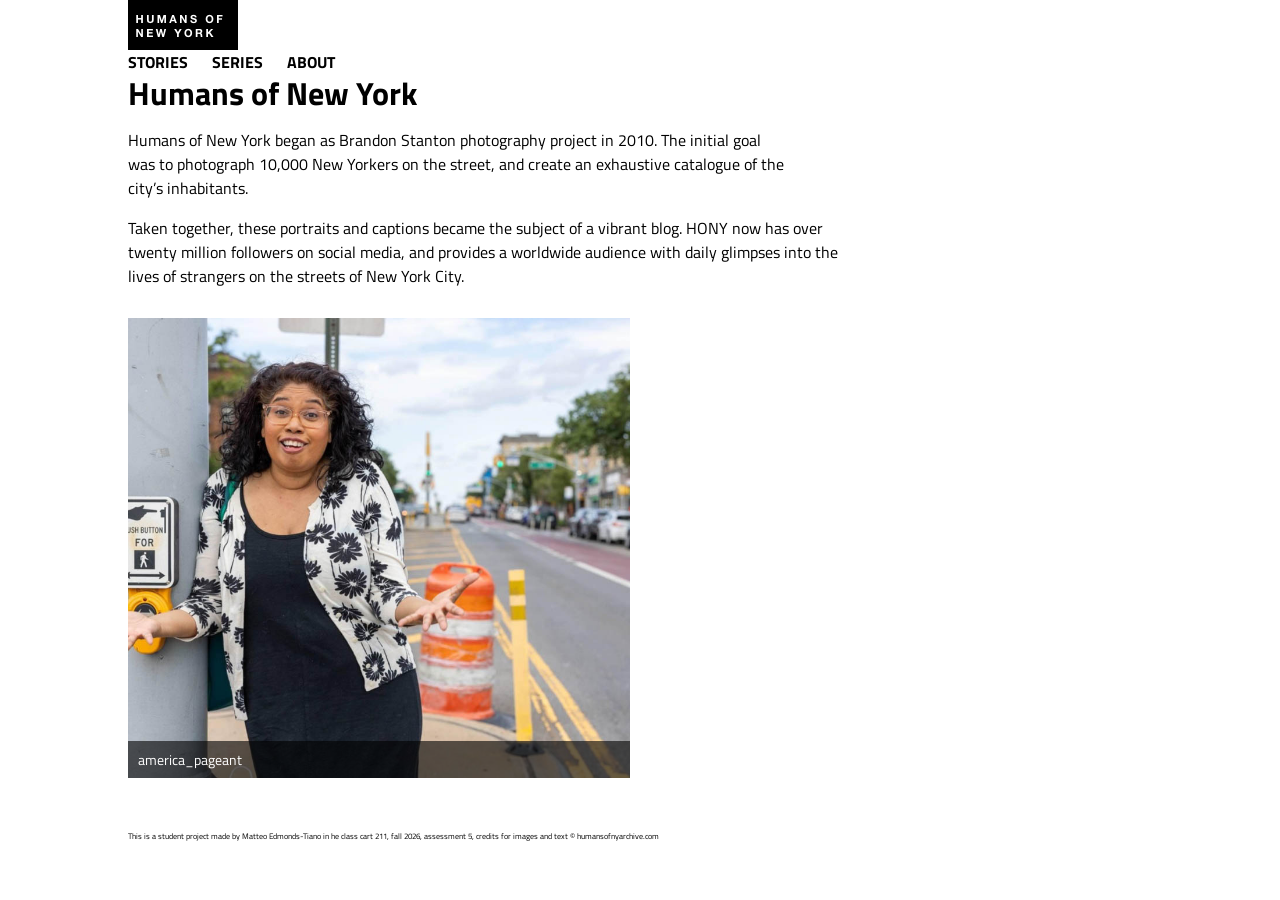
==== Matteo-Edmonds-Tiano-Asst5/story.html @ e99fcde2 "added assignment 5 to repositiory" ====
<!DOCTYPE html>
<html lang="en">

<head>
    <meta charset="UTF-8">
    <meta name="viewport" content="width=device-width, initial-scale=1.0">
    <title>Humans of New York</title>
    <link rel="stylesheet" href="reset.css">
    <link rel="stylesheet" href="default.css">
    <link rel="preconnect" href="https://fonts.googleapis.com">
    <link rel="preconnect" href="https://fonts.gstatic.com" crossorigin>
    <link
        href="https://fonts.googleapis.com/css2?family=Pixelify+Sans:wght@400..700&family=Titillium+Web:ital,wght@0,200;0,300;0,400;0,600;0,700;0,900;1,200;1,300;1,400;1,600;1,700&display=swap"
        rel="stylesheet">
</head>

<body>
    <div id="wrapper">
        </header>
        <div class="logo">
            <a href="index.html"></a>
            <img src="assets/logo.png">
        </div>
        <nav>
            <a href="story.html">STORIES</a>
            <a href="#">SERIES</a>
            <a href="#">ABOUT</a>
        </nav>
        </header>

        <main>
            <h1>Humans of New York</h1>
            <p>Humans of New York began as Brandon Stanton photography project in 2010. The initial goal was to
                photograph 10,000 New
                Yorkers on the street, and create an exhaustive catalogue of the city’s inhabitants.</p>
            <p>Taken together, these portraits and captions became the subject of a vibrant blog. HONY now has over
                twenty million
                followers on social media, and provides a worldwide audience with daily glimpses into the lives of
                strangers on the
                streets of New York City.
            </p>
            <div class="image-container">
                <figure class="im1">
                    <img src="assets/america_pageant.jpg" wdith="1200" height="800" alt="America_Pageant">
                    <figcaption>america_pageant</figcaption>
                </figure>

            </div>
        </main>
        <footer>
            <div class="icon-wrapper"></div>
            <small>This is a student project made by Matteo Edmonds-Tiano in he class cart 211, fall 2026, assessment 5,
                credits for images and text
                © humansofnyarchive.com</small>
        </footer>
    </div>
</body>

</html>
---- Matteo-Edmonds-Tiano-Asst5/default.css ----
body {
    font-family: "Titillium Web", sans-serif;
}

#wrapper {
    width: 80%;
    margin: 0 auto;
}

header {
    display: flex;
    justify-content: space-between;
    align-items: center;
    padding: 20px 0;
    border-bottom: 2px solid #000;
    margin-bottom: 30px;
}

.logo img {
    max-width: 120px;
    height: auto;
}

nav {
    display: flex;
    gap: 24px;
    font-weight: 700;
}

nav a:hover {
    text-decoration: underline;
}

main h1 {
    margin-bottom: 16px;
}

main p {
    margin-bottom: 16px;
    max-width: 80ch;
}

main img {
    width: 100%;
    height: 100%;
    object-fit: cover;
}

.image-container {
    display: grid;
    grid-template-columns: repeat(4, 1fr);
    grid-auto-rows: 220px;
    grid-auto-flow: dense;
    gap: 20px;
    margin-top: 30px;
}

.image-container figure {
    position: relative;
    overflow: hidden;
}

.image-container a {
    display: block;
    height: 100%;
}

.image-container figcaption {
    position: absolute;
    bottom: 0;
    left: 0;
    right: 0;
    padding: 8px 10px;
    background: rgba(0, 0, 0, 0.6);
    color: white;
    font-size: 14px;
}

.image-container img {
    transition: transform 0.3s ease;
}

.image-container figure:hover img {
    transform: scale(1.05);
}

/* tiles of different sizes = the masonry look */
.im1 {
    grid-column: span 2;
    grid-row: span 2;
}

.im4 {
    grid-row: span 2;
}

.im6 {
    grid-column: span 2;
}

.im7 {
    grid-row: span 2;
}

.im10 {
    grid-column: span 2;
}

.im4 img {
    object-position: 30% center;
}

.im7 img {
    object-position: 70% center;
}

footer {
    margin-top: 50px;
    padding-bottom: 20px;
    font-size: 10px;
}

@media (max-width: 900px) {
    #wrapper {
        width: 90%;
    }

    .image-container {
        grid-template-columns: repeat(2, 1fr);
    }
}

@media (max-width: 500px) {
    .image-container {
        grid-template-columns: 1fr;
    }

    .image-container figure {
        grid-column: auto;
        grid-row: auto;
    }
}
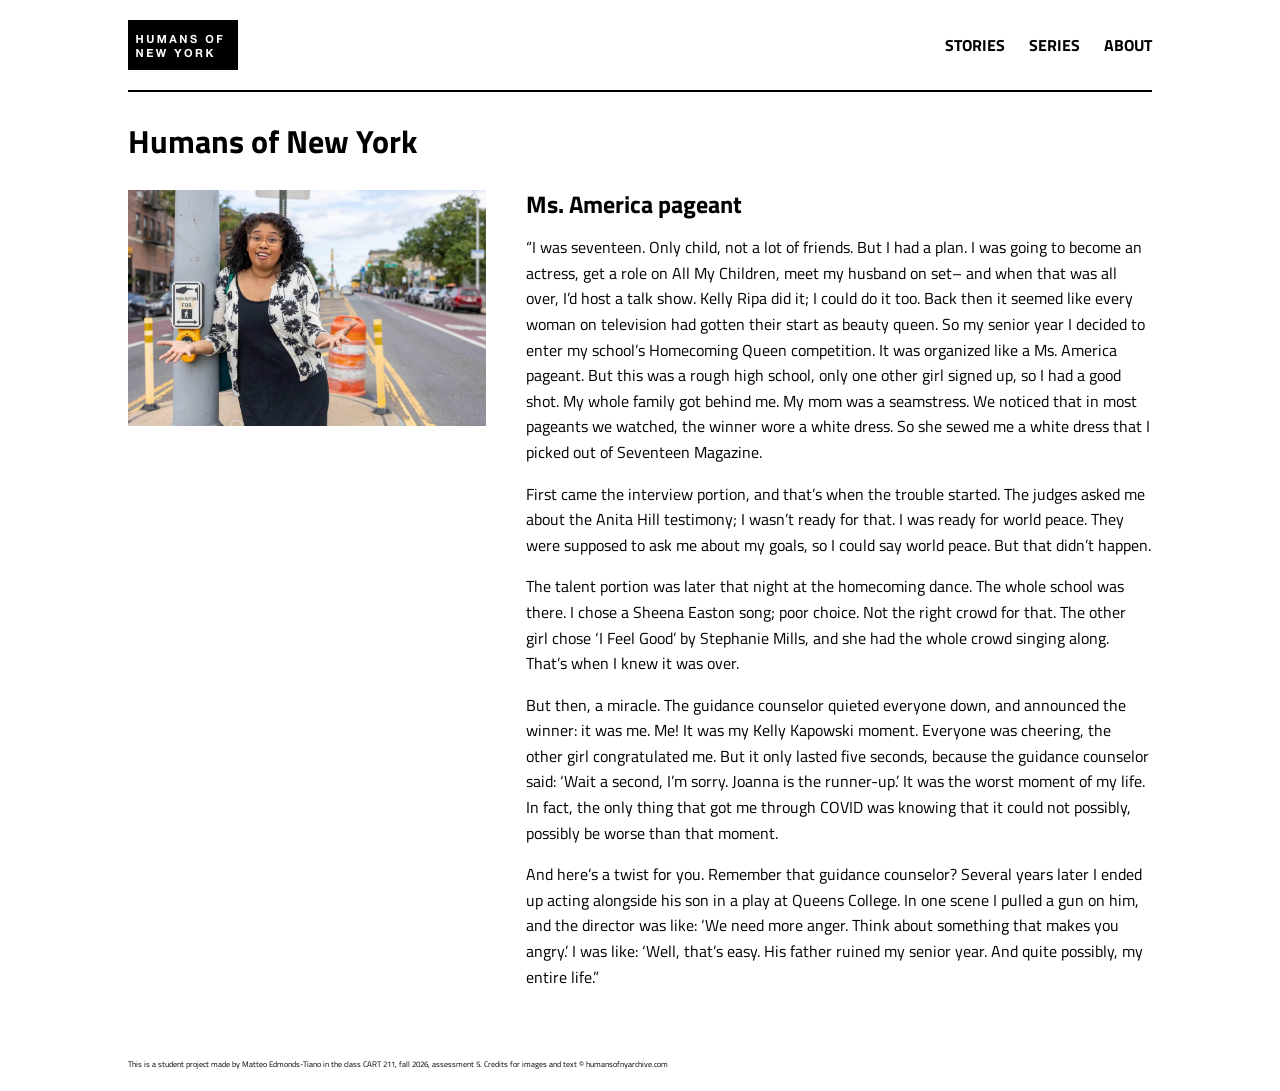
==== commit 20872497: "added the story page info and updated css" ====
--- a/Matteo-Edmonds-Tiano-Asst5/story.html
+++ b/Matteo-Edmonds-Tiano-Asst5/story.html
@@ -4,7 +4,7 @@
 <head>
     <meta charset="UTF-8">
     <meta name="viewport" content="width=device-width, initial-scale=1.0">
-    <title>Humans of New York</title>
+    <title>Ms. America Pageant | Humans of New York</title>
     <link rel="stylesheet" href="reset.css">
     <link rel="stylesheet" href="default.css">
     <link rel="preconnect" href="https://fonts.googleapis.com">
@@ -16,42 +16,62 @@
 
 <body>
     <div id="wrapper">
-        </header>
-        <div class="logo">
-            <a href="index.html"></a>
-            <img src="assets/logo.png">
-        </div>
-        <nav>
-            <a href="story.html">STORIES</a>
-            <a href="#">SERIES</a>
-            <a href="#">ABOUT</a>
-        </nav>
+        <header>
+            <a href="index.html" class="logo">
+                <img src="assets/logo.png" alt="Humans of New York logo">
+            </a>
+            <nav>
+                <a href="story.html">STORIES</a>
+                <a href="#">SERIES</a>
+                <a href="#">ABOUT</a>
+            </nav>
         </header>
 
         <main>
             <h1>Humans of New York</h1>
-            <p>Humans of New York began as Brandon Stanton photography project in 2010. The initial goal was to
-                photograph 10,000 New
-                Yorkers on the street, and create an exhaustive catalogue of the city’s inhabitants.</p>
-            <p>Taken together, these portraits and captions became the subject of a vibrant blog. HONY now has over
-                twenty million
-                followers on social media, and provides a worldwide audience with daily glimpses into the lives of
-                strangers on the
-                streets of New York City.
-            </p>
-            <div class="image-container">
-                <figure class="im1">
-                    <img src="assets/america_pageant.jpg" wdith="1200" height="800" alt="America_Pageant">
-                    <figcaption>america_pageant</figcaption>
+
+            <article class="story">
+                <figure class="story-photo">
+                    <img src="assets/america_pageant.jpg"
+                        alt="Portrait of the woman from the Ms. America pageant story">
                 </figure>
 
-            </div>
+                <div class="story-text">
+                    <h2>Ms. America pageant</h2>
+                    <p>“I was seventeen. Only child, not a lot of friends. But I had a plan. I was going to become an
+                        actress, get a role on All My Children, meet my husband on set– and when that was all over,
+                        I’d host a talk show. Kelly Ripa did it; I could do it too. Back then it seemed like every
+                        woman on television had gotten their start as beauty queen. So my senior year I decided to
+                        enter my school’s Homecoming Queen competition. It was organized like a Ms. America pageant.
+                        But this was a rough high school, only one other girl signed up, so I had a good shot. My
+                        whole family got behind me. My mom was a seamstress. We noticed that in most pageants we
+                        watched, the winner wore a white dress. So she sewed me a white dress that I picked out of
+                        Seventeen Magazine.</p>
+                    <p>First came the interview portion, and that’s when the trouble started. The judges asked me
+                        about the Anita Hill testimony; I wasn’t ready for that. I was ready for world peace. They
+                        were supposed to ask me about my goals, so I could say world peace. But that didn’t happen.</p>
+                    <p>The talent portion was later that night at the homecoming dance. The whole school was there. I
+                        chose a Sheena Easton song; poor choice. Not the right crowd for that. The other girl chose ‘I
+                        Feel Good’ by Stephanie Mills, and she had the whole crowd singing along. That’s when I knew
+                        it was over.</p>
+                    <p>But then, a miracle. The guidance counselor quieted everyone down, and announced the winner: it
+                        was me. Me! It was my Kelly Kapowski moment. Everyone was cheering, the other girl
+                        congratulated me. But it only lasted five seconds, because the guidance counselor said: ‘Wait
+                        a second, I’m sorry. Joanna is the runner-up.’ It was the worst moment of my life. In fact,
+                        the only thing that got me through COVID was knowing that it could not possibly, possibly be
+                        worse than that moment.</p>
+                    <p>And here’s a twist for you. Remember that guidance counselor? Several years later I ended up
+                        acting alongside his son in a play at Queens College. In one scene I pulled a gun on him, and
+                        the director was like: ‘We need more anger. Think about something that makes you angry.’ I was
+                        like: ‘Well, that’s easy. His father ruined my senior year. And quite possibly, my entire
+                        life.”</p>
+                </div>
+            </article>
         </main>
+
         <footer>
-            <div class="icon-wrapper"></div>
-            <small>This is a student project made by Matteo Edmonds-Tiano in he class cart 211, fall 2026, assessment 5,
-                credits for images and text
-                © humansofnyarchive.com</small>
+            <small>This is a student project made by Matteo Edmonds-Tiano in the class CART 211, fall 2026,
+                assessment 5. Credits for images and text © humansofnyarchive.com</small>
         </footer>
     </div>
 </body>
--- a/Matteo-Edmonds-Tiano-Asst5/default.css
+++ b/Matteo-Edmonds-Tiano-Asst5/default.css
@@ -139,4 +139,47 @@
         grid-column: auto;
         grid-row: auto;
     }
+}
+
+.story {
+    display: flex;
+    align-items: flex-start;
+    gap: 40px;
+    margin-top: 30px;
+}
+
+.story-photo {
+    flex: 0 0 35%;
+}
+
+.story-photo img {
+    width: 100%;
+    height: auto;
+    /* overrides the grid's height: 100% so the photo keeps its proportions */
+}
+
+.story-text {
+    flex: 1;
+}
+
+.story-text h2 {
+    margin-bottom: 16px;
+}
+
+.story-text p {
+    max-width: 70ch;
+    margin-bottom: 16px;
+    line-height: 1.6;
+}
+
+@media (max-width: 700px) {
+    .story {
+        flex-direction: column;
+        gap: 20px;
+    }
+
+    .story-photo {
+        flex: none;
+        width: 100%;
+    }
 }
